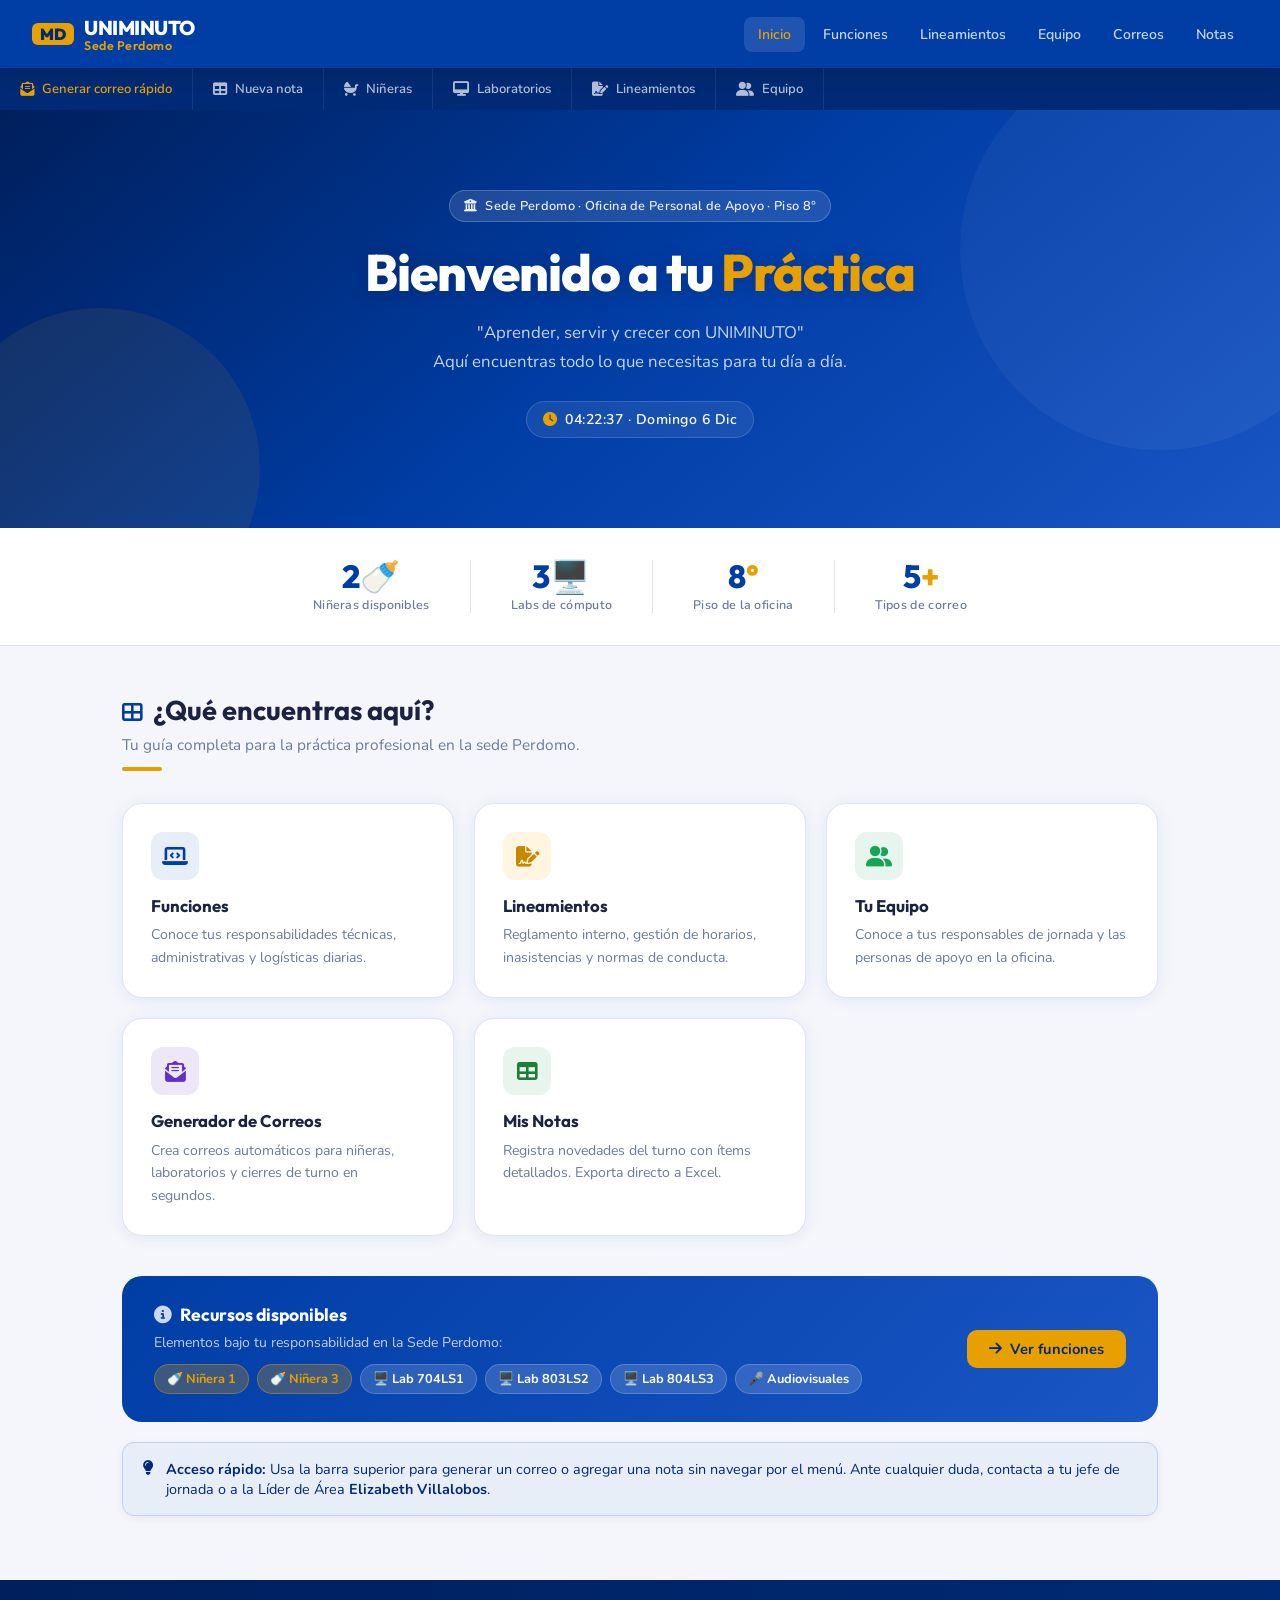
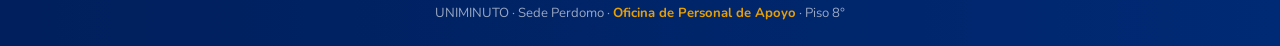
==== index.html @ 8c5eddd4 "PROYECTO PRACTICA PROFESIONAL - VERSION FINAL" ====
<!DOCTYPE html>
<html lang="es">
<head>
  <meta charset="UTF-8">
  <meta name="viewport" content="width=device-width, initial-scale=1.0">
  <title>Manual Practicantes | UNIMINUTO Perdomo</title>
  <meta name="description" content="Portal del practicante – Oficina de Personal de Apoyo, Sede Perdomo, UNIMINUTO.">
  <link rel="stylesheet" href="styles.css">
  <link rel="stylesheet" href="https://cdnjs.cloudflare.com/ajax/libs/font-awesome/6.4.0/css/all.min.css">
  <style>
    /* Stats bar */
    .stats-bar {
      display: flex;
      justify-content: center;
      gap: 40px;
      flex-wrap: wrap;
      padding: 32px 2rem;
      background: white;
      border-bottom: 1px solid var(--border);
    }
    .stat-item { text-align: center; }
    .stat-num {
      font-family: 'Outfit', sans-serif;
      font-size: 2rem;
      font-weight: 800;
      color: var(--blue);
      line-height: 1;
    }
    .stat-num span { color: var(--gold); }
    .stat-label {
      font-size: 0.78rem;
      color: var(--text-muted);
      font-weight: 600;
      margin-top: 4px;
      letter-spacing: 0.3px;
    }
    .stat-divider {
      width: 1px;
      background: var(--border);
      align-self: stretch;
    }

    /* Quick access bar */
    .quick-access {
      background: var(--blue-dark);
      padding: 0;
      display: flex;
      overflow-x: auto;
      scrollbar-width: none;
    }
    .quick-access::-webkit-scrollbar { display: none; }
    .quick-link {
      display: flex;
      align-items: center;
      gap: 8px;
      padding: 12px 20px;
      color: rgba(255,255,255,0.7);
      font-size: 0.82rem;
      font-weight: 600;
      white-space: nowrap;
      transition: all 0.2s;
      border-right: 1px solid rgba(255,255,255,0.08);
      text-decoration: none;
    }
    .quick-link:hover { color: white; background: rgba(255,255,255,0.08); }
    .quick-link i { font-size: 0.9rem; }
    .quick-link.highlight { color: var(--gold); }
    .quick-link.highlight:hover { background: rgba(232,160,0,0.12); }

    /* Hero clock */
    .hero-clock {
      display: inline-flex;
      align-items: center;
      gap: 8px;
      background: rgba(255,255,255,0.08);
      border: 1px solid rgba(255,255,255,0.15);
      padding: 8px 16px;
      border-radius: 100px;
      font-size: 0.88rem;
      font-weight: 600;
      margin-top: 24px;
      letter-spacing: 0.5px;
    }
    .hero-clock i { color: var(--gold); }

    /* Section with icon */
    .section-title h2 i {
      color: var(--blue);
      margin-right: 10px;
      font-size: 1.3rem;
    }

    /* Banner de recursos */
    .resources-banner {
      background: linear-gradient(135deg, var(--blue) 0%, #1a56c4 100%);
      border-radius: var(--radius-lg);
      padding: 28px 32px;
      color: white;
      display: flex;
      align-items: center;
      justify-content: space-between;
      gap: 20px;
      margin-top: 40px;
      flex-wrap: wrap;
    }
    .resources-banner h3 {
      font-size: 1.1rem;
      margin-bottom: 8px;
    }
    .resources-banner p {
      font-size: 0.88rem;
      color: rgba(255,255,255,0.75);
    }
    .resources-chips {
      display: flex;
      gap: 8px;
      flex-wrap: wrap;
      margin-top: 12px;
    }
    .chip {
      background: rgba(255,255,255,0.15);
      border: 1px solid rgba(255,255,255,0.2);
      color: white;
      font-size: 0.8rem;
      font-weight: 700;
      padding: 5px 12px;
      border-radius: 100px;
    }
    .chip.gold-chip { background: rgba(232,160,0,0.25); border-color: rgba(232,160,0,0.4); color: var(--gold); }
  </style>
</head>
<body>

<nav class="navbar">
  <a href="index.html" class="nav-logo">
    <span class="logo-md">MD</span>
    <div>
      UNIMINUTO
      <span>Sede Perdomo</span>
    </div>
  </a>
  <ul class="nav-links">
    <li><a href="index.html">Inicio</a></li>
    <li><a href="funciones.html">Funciones</a></li>
    <li><a href="lineamientos.html">Lineamientos</a></li>
    <li><a href="equipo.html">Equipo</a></li>
    <li><a href="correos.html">Correos</a></li>
    <li><a href="notas.html">Notas</a></li>
  </ul>
  <button class="hamburger" aria-label="Menú">
    <span></span><span></span><span></span>
  </button>
</nav>

<!-- Quick access bar -->
<nav class="quick-access">
  <a href="correos.html" class="quick-link highlight"><i class="fas fa-envelope-open-text"></i> Generar correo rápido</a>
  <a href="notas.html" class="quick-link"><i class="fas fa-table"></i> Nueva nota</a>
  <a href="funciones.html" class="quick-link"><i class="fas fa-baby-carriage"></i> Niñeras</a>
  <a href="funciones.html" class="quick-link"><i class="fas fa-desktop"></i> Laboratorios</a>
  <a href="lineamientos.html" class="quick-link"><i class="fas fa-file-signature"></i> Lineamientos</a>
  <a href="equipo.html" class="quick-link"><i class="fas fa-user-friends"></i> Equipo</a>
</nav>

<header class="hero">
  <div class="hero-content reveal">
    <div class="hero-badge"><i class="fas fa-university"></i> Sede Perdomo · Oficina de Personal de Apoyo · Piso 8°</div>
    <h1>Bienvenido a tu <em>Práctica</em></h1>
    <p>"Aprender, servir y crecer con UNIMINUTO"<br>Aquí encuentras todo lo que necesitas para tu día a día.</p>
    <div class="hero-clock" id="hero-clock">
      <i class="fas fa-clock"></i>
      <span id="clock-display">--:-- --</span>
    </div>
  </div>
</header>

<!-- Stats bar -->
<div class="stats-bar">
  <div class="stat-item reveal">
    <div class="stat-num">2<span>🍼</span></div>
    <div class="stat-label">Niñeras disponibles</div>
  </div>
  <div class="stat-divider"></div>
  <div class="stat-item reveal">
    <div class="stat-num">3<span>🖥️</span></div>
    <div class="stat-label">Labs de cómputo</div>
  </div>
  <div class="stat-divider"></div>
  <div class="stat-item reveal">
    <div class="stat-num">8<span>°</span></div>
    <div class="stat-label">Piso de la oficina</div>
  </div>
  <div class="stat-divider"></div>
  <div class="stat-item reveal">
    <div class="stat-num">5<span>+</span></div>
    <div class="stat-label">Tipos de correo</div>
  </div>
</div>

<main class="container">
  <div class="section-title reveal">
    <h2><i class="fas fa-th-large"></i>¿Qué encuentras aquí?</h2>
    <p>Tu guía completa para la práctica profesional en la sede Perdomo.</p>
    <div class="accent-line"></div>
  </div>

  <div class="grid-cards">
    <a href="funciones.html" class="card reveal" style="text-decoration:none;color:inherit">
      <div class="card-icon"><i class="fas fa-laptop-code"></i></div>
      <h3>Funciones</h3>
      <p>Conoce tus responsabilidades técnicas, administrativas y logísticas diarias.</p>
    </a>
    <a href="lineamientos.html" class="card reveal" style="text-decoration:none;color:inherit">
      <div class="card-icon gold"><i class="fas fa-file-signature"></i></div>
      <h3>Lineamientos</h3>
      <p>Reglamento interno, gestión de horarios, inasistencias y normas de conducta.</p>
    </a>
    <a href="equipo.html" class="card reveal" style="text-decoration:none;color:inherit">
      <div class="card-icon green"><i class="fas fa-user-friends"></i></div>
      <h3>Tu Equipo</h3>
      <p>Conoce a tus responsables de jornada y las personas de apoyo en la oficina.</p>
    </a>
    <a href="correos.html" class="card reveal" style="text-decoration:none;color:inherit">
      <div class="card-icon" style="background:#ede8f8;color:#6230c8"><i class="fas fa-envelope-open-text"></i></div>
      <h3>Generador de Correos</h3>
      <p>Crea correos automáticos para niñeras, laboratorios y cierres de turno en segundos.</p>
    </a>
    <a href="notas.html" class="card reveal" style="text-decoration:none;color:inherit">
      <div class="card-icon" style="background:#e8f5ee;color:#1e7e34"><i class="fas fa-table"></i></div>
      <h3>Mis Notas</h3>
      <p>Registra novedades del turno con ítems detallados. Exporta directo a Excel.</p>
    </a>
  </div>

  <!-- Resources banner -->
  <div class="resources-banner reveal">
    <div>
      <h3><i class="fas fa-info-circle" style="margin-right:8px;opacity:0.8"></i>Recursos disponibles</h3>
      <p>Elementos bajo tu responsabilidad en la Sede Perdomo:</p>
      <div class="resources-chips">
        <span class="chip gold-chip">🍼 Niñera 1</span>
        <span class="chip gold-chip">🍼 Niñera 3</span>
        <span class="chip">🖥️ Lab 704LS1</span>
        <span class="chip">🖥️ Lab 803LS2</span>
        <span class="chip">🖥️ Lab 804LS3</span>
        <span class="chip">🎤 Audiovisuales</span>
      </div>
    </div>
    <a href="funciones.html" class="btn btn-gold" style="flex-shrink:0">
      <i class="fas fa-arrow-right"></i> Ver funciones
    </a>
  </div>

  <div class="alert alert-blue reveal" style="margin-top:20px">
    <i class="fas fa-lightbulb"></i>
    <div>
      <strong>Acceso rápido:</strong> Usa la barra superior para generar un correo o agregar una nota sin navegar por el menú.
      Ante cualquier duda, contacta a tu jefe de jornada o a la Líder de Área <strong>Elizabeth Villalobos</strong>.
    </div>
  </div>
</main>

<footer>
  UNIMINUTO · Sede Perdomo · <strong>Oficina de Personal de Apoyo</strong> · Piso 8°
</footer>

<script src="script.js"></script>
<script>
  // Reloj en tiempo real
  function updateClock() {
    const now = new Date();
    const h = String(now.getHours()).padStart(2,'0');
    const m = String(now.getMinutes()).padStart(2,'0');
    const s = String(now.getSeconds()).padStart(2,'0');
    const days = ['Domingo','Lunes','Martes','Miércoles','Jueves','Viernes','Sábado'];
    const months = ['Ene','Feb','Mar','Abr','May','Jun','Jul','Ago','Sep','Oct','Nov','Dic'];
    const day = days[now.getDay()];
    const date = `${day} ${now.getDate()} ${months[now.getMonth()]}`;
    document.getElementById('clock-display').textContent = `${h}:${m}:${s} · ${date}`;
  }
  updateClock();
  setInterval(updateClock, 1000);
</script>
</body>
</html>
---- styles.css ----
/* ===== VARIABLES & RESET ===== */
@import url('https://fonts.googleapis.com/css2?family=Outfit:wght@300;400;500;600;700;800&family=Nunito:wght@300;400;500;600;700&display=swap');

:root {
  --blue: #003DA5;
  --blue-dark: #002a75;
  --blue-light: #e8eef8;
  --gold: #E8A000;
  --gold-light: #fff5e0;
  --gold-dark: #c68800;
  --white: #ffffff;
  --bg: #f4f6fb;
  --text: #1c2340;
  --text-muted: #6b7a99;
  --border: #dde3f0;
  --card-shadow: 0 2px 16px rgba(0,61,165,0.08);
  --card-shadow-hover: 0 8px 32px rgba(0,61,165,0.15);
  --radius: 12px;
  --radius-lg: 20px;
  --nav-h: 68px;
  --success: #18a558;
  --danger: #d03232;
  --warning: #E8A000;
}

*, *::before, *::after { box-sizing: border-box; margin: 0; padding: 0; }

html { scroll-behavior: smooth; }

body {
  font-family: 'Nunito', sans-serif;
  background: var(--bg);
  color: var(--text);
  min-height: 100vh;
  display: flex;
  flex-direction: column;
}

h1, h2, h3, h4, h5 {
  font-family: 'Outfit', sans-serif;
  font-weight: 700;
  line-height: 1.2;
}

a { color: inherit; text-decoration: none; }
ul { list-style: none; }
img { max-width: 100%; }

/* ===== NAVBAR ===== */
.navbar {
  position: sticky;
  top: 0;
  z-index: 1000;
  height: var(--nav-h);
  background: var(--blue);
  display: flex;
  align-items: center;
  justify-content: space-between;
  padding: 0 2rem;
  box-shadow: 0 2px 20px rgba(0,0,0,0.18);
}

.nav-logo {
  display: flex;
  align-items: center;
  gap: 10px;
  font-family: 'Outfit', sans-serif;
  font-weight: 800;
  font-size: 1.25rem;
  color: var(--white);
  letter-spacing: -0.5px;
}

.nav-logo .logo-md {
  background: var(--gold);
  color: var(--blue-dark);
  font-weight: 900;
  font-size: 1rem;
  padding: 3px 8px;
  border-radius: 6px;
  letter-spacing: 0;
}

.nav-logo span {
  color: var(--gold);
  font-size: 0.78rem;
  font-weight: 600;
  display: block;
  line-height: 1;
  letter-spacing: 0.5px;
}

.nav-links {
  display: flex;
  align-items: center;
  gap: 4px;
}

.nav-links a {
  color: rgba(255,255,255,0.78);
  font-size: 0.88rem;
  font-weight: 600;
  padding: 8px 14px;
  border-radius: 8px;
  transition: all 0.2s;
  white-space: nowrap;
}

.nav-links a:hover,
.nav-links a.active {
  color: var(--white);
  background: rgba(255,255,255,0.12);
}

.nav-links a.active {
  color: var(--gold);
}

.hamburger {
  display: none;
  flex-direction: column;
  gap: 5px;
  cursor: pointer;
  padding: 4px;
  background: none;
  border: none;
}

.hamburger span {
  display: block;
  width: 24px;
  height: 2px;
  background: white;
  border-radius: 2px;
  transition: all 0.3s;
}

/* ===== HERO ===== */
.hero {
  background: linear-gradient(135deg, var(--blue-dark) 0%, var(--blue) 60%, #1a56c4 100%);
  color: var(--white);
  padding: 72px 2rem 80px;
  position: relative;
  overflow: hidden;
}

.hero::before {
  content: '';
  position: absolute;
  top: -60px; right: -80px;
  width: 400px; height: 400px;
  background: rgba(255,255,255,0.04);
  border-radius: 50%;
}

.hero::after {
  content: '';
  position: absolute;
  bottom: -100px; left: -60px;
  width: 320px; height: 320px;
  background: rgba(232,160,0,0.08);
  border-radius: 50%;
}

.hero-content {
  max-width: 700px;
  margin: 0 auto;
  text-align: center;
  position: relative;
  z-index: 1;
}

.hero-badge {
  display: inline-flex;
  align-items: center;
  gap: 8px;
  background: rgba(255,255,255,0.12);
  border: 1px solid rgba(255,255,255,0.2);
  color: rgba(255,255,255,0.9);
  font-size: 0.8rem;
  font-weight: 600;
  padding: 6px 14px;
  border-radius: 100px;
  margin-bottom: 20px;
  letter-spacing: 0.3px;
}

.hero-content h1 {
  font-size: clamp(2rem, 5vw, 3.2rem);
  font-weight: 800;
  margin-bottom: 16px;
  letter-spacing: -1px;
}

.hero-content h1 em {
  font-style: normal;
  color: var(--gold);
}

.hero-content p {
  font-size: 1.05rem;
  color: rgba(255,255,255,0.78);
  line-height: 1.7;
  max-width: 520px;
  margin: 0 auto;
}

/* ===== CONTAINER ===== */
.container {
  max-width: 1100px;
  margin: 0 auto;
  padding: 48px 2rem;
  flex: 1;
}

.container-sm { max-width: 780px; }

/* ===== SECTION TITLE ===== */
.section-title {
  margin-bottom: 32px;
}

.section-title h2 {
  font-size: 1.7rem;
  color: var(--text);
  margin-bottom: 8px;
}

.section-title p {
  color: var(--text-muted);
  font-size: 0.96rem;
}

.section-title .accent-line {
  width: 40px;
  height: 4px;
  background: var(--gold);
  border-radius: 2px;
  margin-top: 12px;
}

/* ===== CARDS GRID ===== */
.grid-cards {
  display: grid;
  grid-template-columns: repeat(auto-fill, minmax(260px, 1fr));
  gap: 20px;
  margin-top: 32px;
}

.card {
  background: var(--white);
  border-radius: var(--radius-lg);
  padding: 28px;
  box-shadow: var(--card-shadow);
  transition: transform 0.25s ease, box-shadow 0.25s ease;
  border: 1px solid var(--border);
}

.card:hover {
  transform: translateY(-4px);
  box-shadow: var(--card-shadow-hover);
}

.card-icon {
  width: 48px;
  height: 48px;
  border-radius: 12px;
  display: flex;
  align-items: center;
  justify-content: center;
  font-size: 1.3rem;
  margin-bottom: 16px;
  background: var(--blue-light);
  color: var(--blue);
}

.card-icon.gold { background: var(--gold-light); color: var(--gold-dark); }
.card-icon.green { background: #e8f5ee; color: var(--success); }
.card-icon.red { background: #fce8e8; color: var(--danger); }

.card h3 {
  font-size: 1.05rem;
  margin-bottom: 8px;
  color: var(--text);
}

.card p {
  font-size: 0.88rem;
  color: var(--text-muted);
  line-height: 1.6;
}

a.card { cursor: pointer; }

/* ===== PAGE HEADER ===== */
.page-header {
  background: linear-gradient(135deg, var(--blue-dark) 0%, var(--blue) 100%);
  padding: 48px 2rem;
  color: white;
  position: relative;
  overflow: hidden;
}

.page-header::after {
  content: '';
  position: absolute;
  right: -60px; top: -60px;
  width: 280px; height: 280px;
  background: rgba(255,255,255,0.04);
  border-radius: 50%;
}

.page-header .inner {
  max-width: 1100px;
  margin: 0 auto;
  position: relative; z-index: 1;
}

.page-header h1 {
  font-size: clamp(1.6rem, 4vw, 2.4rem);
  margin-bottom: 8px;
}

.page-header p {
  color: rgba(255,255,255,0.75);
  font-size: 0.96rem;
  max-width: 480px;
}

.breadcrumb {
  display: flex;
  align-items: center;
  gap: 8px;
  font-size: 0.8rem;
  color: rgba(255,255,255,0.55);
  margin-bottom: 16px;
}

.breadcrumb a { color: rgba(255,255,255,0.7); }
.breadcrumb a:hover { color: white; }

/* ===== ACCORDION ===== */
.accordion { display: flex; flex-direction: column; gap: 12px; }

.acc-item {
  background: white;
  border-radius: var(--radius);
  border: 1px solid var(--border);
  overflow: hidden;
}

.acc-header {
  display: flex;
  align-items: center;
  justify-content: space-between;
  padding: 18px 22px;
  cursor: pointer;
  user-select: none;
  gap: 12px;
  transition: background 0.2s;
}

.acc-header:hover { background: var(--blue-light); }

.acc-header.open { background: var(--blue-light); }

.acc-header h3 {
  font-size: 0.96rem;
  font-weight: 600;
  color: var(--text);
  display: flex;
  align-items: center;
  gap: 10px;
}

.acc-header h3 i {
  color: var(--blue);
  width: 20px;
  text-align: center;
}

.acc-arrow {
  color: var(--text-muted);
  font-size: 0.85rem;
  transition: transform 0.3s;
}

.acc-header.open .acc-arrow { transform: rotate(180deg); }

.acc-body {
  display: none;
  padding: 0 22px 20px;
  font-size: 0.9rem;
  color: var(--text-muted);
  line-height: 1.7;
}

.acc-body.open { display: block; }

.acc-body ul { list-style: disc; padding-left: 18px; }
.acc-body ul li { margin-bottom: 6px; }

/* ===== INFO BLOCKS ===== */
.info-block {
  background: var(--white);
  border-radius: var(--radius);
  padding: 24px;
  border: 1px solid var(--border);
  margin-bottom: 16px;
  box-shadow: var(--card-shadow);
}

.info-block h3 {
  font-size: 1rem;
  margin-bottom: 12px;
  display: flex;
  align-items: center;
  gap: 10px;
  color: var(--text);
}

.info-block h3 i { color: var(--blue); }

.info-block ul {
  list-style: none;
  display: flex;
  flex-direction: column;
  gap: 8px;
}

.info-block ul li {
  display: flex;
  align-items: flex-start;
  gap: 10px;
  font-size: 0.9rem;
  color: var(--text-muted);
  line-height: 1.6;
}

.info-block ul li::before {
  content: '•';
  color: var(--gold);
  font-weight: 700;
  flex-shrink: 0;
  margin-top: 2px;
}

.alert {
  border-radius: var(--radius);
  padding: 16px 20px;
  font-size: 0.9rem;
  display: flex;
  align-items: flex-start;
  gap: 12px;
  margin-bottom: 16px;
}

.alert i { flex-shrink: 0; margin-top: 2px; }
.alert-blue { background: var(--blue-light); color: var(--blue-dark); border: 1px solid #c0d0ee; }
.alert-gold { background: var(--gold-light); color: #7a5200; border: 1px solid #f5d78e; }

/* ===== TEAM CARDS ===== */
.team-grid {
  display: grid;
  grid-template-columns: repeat(auto-fill, minmax(240px, 1fr));
  gap: 20px;
}

.team-card {
  background: white;
  border-radius: var(--radius-lg);
  padding: 28px 20px;
  text-align: center;
  border: 1px solid var(--border);
  box-shadow: var(--card-shadow);
  transition: transform 0.25s, box-shadow 0.25s;
}

.team-card:hover {
  transform: translateY(-4px);
  box-shadow: var(--card-shadow-hover);
}

.team-avatar {
  width: 64px;
  height: 64px;
  border-radius: 50%;
  background: var(--blue-light);
  color: var(--blue);
  display: flex;
  align-items: center;
  justify-content: center;
  font-size: 1.5rem;
  margin: 0 auto 16px;
}

.team-card h3 { font-size: 1rem; margin-bottom: 4px; }
.team-card .role {
  font-size: 0.8rem;
  color: var(--text-muted);
  background: var(--bg);
  display: inline-block;
  padding: 3px 10px;
  border-radius: 100px;
  margin-bottom: 12px;
}

/* ===== EMAIL GENERATOR ===== */
.email-gen {
  max-width: 900px;
  margin: 0 auto;
}

.step-tabs {
  display: flex;
  gap: 8px;
  margin-bottom: 24px;
  flex-wrap: wrap;
}

.step-tab {
  display: flex;
  align-items: center;
  gap: 8px;
  padding: 10px 18px;
  border-radius: 100px;
  border: 2px solid var(--border);
  background: white;
  cursor: pointer;
  font-size: 0.88rem;
  font-weight: 600;
  color: var(--text-muted);
  transition: all 0.2s;
  font-family: 'Nunito', sans-serif;
}

.step-tab:hover { border-color: var(--blue); color: var(--blue); }

.step-tab.active {
  background: var(--blue);
  border-color: var(--blue);
  color: white;
}

.step-tab .tab-num {
  width: 22px;
  height: 22px;
  border-radius: 50%;
  background: rgba(255,255,255,0.25);
  display: flex;
  align-items: center;
  justify-content: center;
  font-size: 0.75rem;
}

.step-tab:not(.active) .tab-num {
  background: var(--bg);
  color: var(--text-muted);
}

/* TYPE SELECTOR */
.type-grid {
  display: grid;
  grid-template-columns: repeat(auto-fill, minmax(190px, 1fr));
  gap: 14px;
  margin-bottom: 24px;
}

.type-btn {
  display: flex;
  flex-direction: column;
  align-items: center;
  gap: 10px;
  padding: 24px 16px;
  background: white;
  border: 2px solid var(--border);
  border-radius: var(--radius-lg);
  cursor: pointer;
  transition: all 0.2s;
  font-family: 'Nunito', sans-serif;
}

.type-btn:hover { border-color: var(--blue); transform: translateY(-2px); }
.type-btn.selected { border-color: var(--blue); background: var(--blue-light); }

.type-btn .type-icon {
  font-size: 2rem;
}

.type-btn .type-label {
  font-size: 0.9rem;
  font-weight: 700;
  color: var(--text);
}

.type-btn .type-sub {
  font-size: 0.78rem;
  color: var(--text-muted);
  text-align: center;
}

/* FORM SECTION */
.form-section {
  background: white;
  border-radius: var(--radius-lg);
  padding: 28px;
  border: 1px solid var(--border);
  box-shadow: var(--card-shadow);
  margin-bottom: 20px;
}

.form-section h3 {
  font-size: 1rem;
  margin-bottom: 20px;
  padding-bottom: 12px;
  border-bottom: 1px solid var(--border);
  color: var(--text);
  display: flex;
  align-items: center;
  gap: 10px;
}

.form-section h3 i { color: var(--blue); }

.form-row {
  display: grid;
  grid-template-columns: 1fr 1fr;
  gap: 16px;
  margin-bottom: 16px;
}

.form-row.three { grid-template-columns: 1fr 1fr 1fr; }
.form-row.full { grid-template-columns: 1fr; }

.form-group {
  display: flex;
  flex-direction: column;
  gap: 6px;
}

.form-group label {
  font-size: 0.82rem;
  font-weight: 700;
  color: var(--text);
  letter-spacing: 0.3px;
}

.form-group input,
.form-group select,
.form-group textarea {
  padding: 11px 14px;
  border: 1.5px solid var(--border);
  border-radius: 8px;
  font-size: 0.92rem;
  font-family: 'Nunito', sans-serif;
  color: var(--text);
  background: var(--bg);
  transition: border-color 0.2s, box-shadow 0.2s;
  outline: none;
}

.form-group input:focus,
.form-group select:focus,
.form-group textarea:focus {
  border-color: var(--blue);
  box-shadow: 0 0 0 3px rgba(0,61,165,0.1);
  background: white;
}

.form-group textarea { resize: vertical; min-height: 80px; }

/* RADIO PILLS */
.radio-pills {
  display: flex;
  gap: 8px;
  flex-wrap: wrap;
}

.radio-pill {
  display: flex;
  align-items: center;
  gap: 8px;
  padding: 8px 16px;
  border: 2px solid var(--border);
  border-radius: 100px;
  cursor: pointer;
  font-size: 0.85rem;
  font-weight: 600;
  color: var(--text-muted);
  background: white;
  transition: all 0.2s;
  user-select: none;
}

.radio-pill input { display: none; }
.radio-pill:has(input:checked),
.radio-pill.checked {
  border-color: var(--blue);
  color: var(--blue);
  background: var(--blue-light);
}

.radio-pill.red-check:has(input:checked),
.radio-pill.red-check.checked {
  border-color: var(--danger);
  color: var(--danger);
  background: #fce8e8;
}

.radio-pill.gold-check:has(input:checked),
.radio-pill.gold-check.checked {
  border-color: var(--gold-dark);
  color: var(--gold-dark);
  background: var(--gold-light);
}

/* NOVEDADES LIST */
.novedades-list {
  display: flex;
  flex-direction: column;
  gap: 8px;
  margin-bottom: 12px;
  min-height: 20px;
}

.novedad-item {
  display: flex;
  align-items: flex-start;
  gap: 10px;
  padding: 10px 14px;
  background: var(--bg);
  border-radius: 8px;
  border: 1px solid var(--border);
  font-size: 0.88rem;
  color: var(--text);
  line-height: 1.5;
}

.novedad-item .bullet { color: var(--gold-dark); font-weight: 700; flex-shrink: 0; }
.novedad-item .text { flex: 1; }
.novedad-item .del-btn {
  background: none;
  border: none;
  color: var(--text-muted);
  cursor: pointer;
  padding: 0 2px;
  font-size: 0.85rem;
  flex-shrink: 0;
  transition: color 0.2s;
}
.novedad-item .del-btn:hover { color: var(--danger); }

.add-row {
  display: flex;
  gap: 8px;
}

.add-row input {
  flex: 1;
  padding: 10px 14px;
  border: 1.5px solid var(--border);
  border-radius: 8px;
  font-size: 0.9rem;
  font-family: 'Nunito', sans-serif;
  color: var(--text);
  outline: none;
  background: var(--bg);
  transition: border-color 0.2s;
}

.add-row input:focus { border-color: var(--blue); background: white; }

/* BUTTONS */
.btn {
  display: inline-flex;
  align-items: center;
  gap: 8px;
  padding: 12px 22px;
  border-radius: 10px;
  border: none;
  cursor: pointer;
  font-size: 0.92rem;
  font-weight: 700;
  font-family: 'Nunito', sans-serif;
  transition: all 0.2s;
  line-height: 1;
  text-decoration: none;
}

.btn-primary { background: var(--blue); color: white; }
.btn-primary:hover { background: var(--blue-dark); transform: translateY(-1px); }

.btn-gold { background: var(--gold); color: var(--blue-dark); }
.btn-gold:hover { background: var(--gold-dark); transform: translateY(-1px); }

.btn-outline {
  background: white;
  border: 2px solid var(--border);
  color: var(--text);
}

.btn-outline:hover { border-color: var(--blue); color: var(--blue); }

.btn-success { background: var(--success); color: white; }
.btn-success:hover { filter: brightness(0.9); }

.btn-sm { padding: 8px 14px; font-size: 0.82rem; }
.btn-icon { padding: 10px 12px; }

.btn-row {
  display: flex;
  align-items: center;
  gap: 10px;
  flex-wrap: wrap;
  margin-top: 20px;
}

/* EMAIL PREVIEW */
.email-preview {
  background: white;
  border-radius: var(--radius-lg);
  border: 1px solid var(--border);
  box-shadow: var(--card-shadow);
  overflow: hidden;
  margin-top: 24px;
}

.email-preview-header {
  background: var(--blue);
  color: white;
  padding: 16px 24px;
  display: flex;
  align-items: center;
  justify-content: space-between;
  gap: 12px;
}

.email-preview-header span {
  font-family: 'Outfit', sans-serif;
  font-weight: 700;
  font-size: 0.95rem;
  display: flex;
  align-items: center;
  gap: 8px;
}

.email-preview-body {
  padding: 28px;
  font-size: 0.92rem;
  line-height: 1.8;
  color: var(--text);
  white-space: pre-wrap;
  font-family: 'Nunito', sans-serif;
  min-height: 120px;
  border-bottom: 1px solid var(--border);
}

.email-preview-body .em-bold { font-weight: 700; }

.email-preview-footer {
  padding: 14px 24px;
  display: flex;
  align-items: center;
  gap: 10px;
  background: var(--bg);
}

/* COPY TOAST */
.toast {
  position: fixed;
  bottom: 24px;
  right: 24px;
  background: var(--success);
  color: white;
  padding: 12px 20px;
  border-radius: 10px;
  font-size: 0.9rem;
  font-weight: 600;
  box-shadow: 0 4px 20px rgba(0,0,0,0.15);
  z-index: 9999;
  transform: translateY(60px);
  opacity: 0;
  transition: all 0.3s cubic-bezier(0.34, 1.56, 0.64, 1);
  display: flex;
  align-items: center;
  gap: 8px;
}

.toast.show { transform: translateY(0); opacity: 1; }

/* ===== NOTES ===== */
.notes-layout {
  display: grid;
  grid-template-columns: 1fr 380px;
  gap: 24px;
  align-items: start;
}

.notes-panel {
  background: white;
  border-radius: var(--radius-lg);
  border: 1px solid var(--border);
  box-shadow: var(--card-shadow);
  overflow: hidden;
}

.notes-panel-header {
  background: var(--blue);
  color: white;
  padding: 18px 24px;
  display: flex;
  align-items: center;
  justify-content: space-between;
}

.notes-panel-header h3 {
  font-size: 1rem;
  display: flex;
  align-items: center;
  gap: 8px;
}

.notes-count {
  background: rgba(255,255,255,0.2);
  color: white;
  font-size: 0.78rem;
  font-weight: 700;
  padding: 3px 10px;
  border-radius: 100px;
}

.notes-body { padding: 20px; }

.note-input-area {
  margin-bottom: 16px;
}

.note-input-area textarea {
  width: 100%;
  padding: 14px;
  border: 1.5px solid var(--border);
  border-radius: 10px;
  font-size: 0.92rem;
  font-family: 'Nunito', sans-serif;
  color: var(--text);
  resize: none;
  outline: none;
  min-height: 90px;
  background: var(--bg);
  transition: border-color 0.2s;
}

.note-input-area textarea:focus {
  border-color: var(--blue);
  background: white;
}

.notes-list {
  display: flex;
  flex-direction: column;
  gap: 10px;
  max-height: 480px;
  overflow-y: auto;
}

.note-item {
  display: flex;
  align-items: flex-start;
  gap: 10px;
  padding: 14px;
  background: var(--bg);
  border-radius: 10px;
  border: 1px solid var(--border);
  animation: slideIn 0.3s ease;
}

@keyframes slideIn {
  from { opacity: 0; transform: translateY(-8px); }
  to { opacity: 1; transform: translateY(0); }
}

.note-bullet {
  width: 8px; height: 8px;
  background: var(--gold);
  border-radius: 50%;
  flex-shrink: 0;
  margin-top: 6px;
}

.note-text {
  flex: 1;
  font-size: 0.9rem;
  color: var(--text);
  line-height: 1.6;
}

.note-time {
  font-size: 0.75rem;
  color: var(--text-muted);
  white-space: nowrap;
  flex-shrink: 0;
}

.note-del {
  background: none;
  border: none;
  cursor: pointer;
  color: var(--text-muted);
  font-size: 0.85rem;
  padding: 2px;
  flex-shrink: 0;
  transition: color 0.2s;
}

.note-del:hover { color: var(--danger); }

.notes-empty {
  text-align: center;
  padding: 32px;
  color: var(--text-muted);
  font-size: 0.9rem;
}

.notes-empty i { font-size: 2rem; margin-bottom: 10px; display: block; opacity: 0.4; }

/* GUIDE PANEL */
.guide-panel {
  background: white;
  border-radius: var(--radius-lg);
  border: 1px solid var(--border);
  box-shadow: var(--card-shadow);
  overflow: hidden;
  position: sticky;
  top: calc(var(--nav-h) + 16px);
}

.guide-panel-header {
  background: var(--gold);
  color: var(--blue-dark);
  padding: 18px 22px;
}

.guide-panel-header h3 {
  font-size: 0.95rem;
  display: flex;
  align-items: center;
  gap: 8px;
}

.guide-panel-body { padding: 18px 22px; }

.guide-step {
  display: flex;
  align-items: flex-start;
  gap: 12px;
  margin-bottom: 16px;
  font-size: 0.87rem;
  color: var(--text-muted);
  line-height: 1.5;
}

.guide-step:last-child { margin-bottom: 0; }

.guide-num {
  width: 24px;
  height: 24px;
  border-radius: 50%;
  background: var(--blue-light);
  color: var(--blue);
  font-size: 0.75rem;
  font-weight: 800;
  display: flex;
  align-items: center;
  justify-content: center;
  flex-shrink: 0;
  font-family: 'Outfit', sans-serif;
}

/* ===== FOOTER ===== */
footer {
  background: var(--blue-dark);
  color: rgba(255,255,255,0.6);
  text-align: center;
  padding: 20px;
  font-size: 0.82rem;
  margin-top: auto;
}

footer strong { color: var(--gold); }

/* ===== REVEAL ANIMATION ===== */
.reveal {
  opacity: 0;
  transform: translateY(20px);
  transition: opacity 0.5s ease, transform 0.5s ease;
}

.reveal.visible {
  opacity: 1;
  transform: translateY(0);
}

/* ===== HIDDEN ===== */
.hidden { display: none !important; }

/* ===== RESPONSIVE ===== */
@media (max-width: 768px) {
  .nav-links {
    display: none;
    position: absolute;
    top: var(--nav-h);
    left: 0;
    right: 0;
    background: var(--blue-dark);
    flex-direction: column;
    padding: 12px;
    gap: 4px;
  }

  .nav-links.open { display: flex; }
  .nav-links a { padding: 12px 16px; border-radius: 8px; }
  .hamburger { display: flex; }

  .form-row { grid-template-columns: 1fr; }
  .form-row.three { grid-template-columns: 1fr; }
  .notes-layout { grid-template-columns: 1fr; }
  .guide-panel { position: static; }
  .type-grid { grid-template-columns: 1fr 1fr; }
}

@media (max-width: 480px) {
  .hero { padding: 48px 1.25rem 56px; }
  .container { padding: 32px 1.25rem; }
  .page-header { padding: 36px 1.25rem; }
  .type-grid { grid-template-columns: 1fr; }
  .step-tabs { flex-direction: column; }
}

/* ===== MEJORAS GENERALES V2 ===== */

/* Hero mejorado */
.hero {
  background: linear-gradient(140deg, #001f5c 0%, #003DA5 50%, #1a56c4 100%);
  padding: 80px 2rem 90px;
}

.hero-content h1 {
  text-shadow: 0 2px 20px rgba(0,0,0,0.15);
}

/* Nav hover mejorado */
.navbar {
  backdrop-filter: blur(8px);
}

/* Cards mejoradas */
.card {
  position: relative;
  overflow: hidden;
}

.card::before {
  content: '';
  position: absolute;
  top: 0; left: 0; right: 0;
  height: 3px;
  background: linear-gradient(90deg, var(--blue), var(--gold));
  transform: scaleX(0);
  transform-origin: left;
  transition: transform 0.3s ease;
}

.card:hover::before {
  transform: scaleX(1);
}

/* Botones mejorados */
.btn {
  position: relative;
  overflow: hidden;
}

.btn::after {
  content: '';
  position: absolute;
  top: 50%; left: 50%;
  width: 0; height: 0;
  background: rgba(255,255,255,0.15);
  border-radius: 50%;
  transform: translate(-50%, -50%);
  transition: width 0.4s, height 0.4s;
}

.btn:active::after {
  width: 200px; height: 200px;
}

/* Form focus ring mejorado */
.form-group input:focus,
.form-group select:focus,
.form-group textarea:focus {
  border-color: var(--blue);
  box-shadow: 0 0 0 3px rgba(0,61,165,0.12);
}

/* Scroll suave en todos los elementos */
* { scroll-behavior: smooth; }

/* Footer mejorado */
footer {
  background: linear-gradient(90deg, #001f5c, #002a75);
  padding: 24px;
}

/* Page header con gradiente animado */
.page-header {
  background: linear-gradient(140deg, #001f5c 0%, var(--blue) 100%);
}

/* Type buttons hover mejorado */
.type-btn:hover {
  box-shadow: 0 4px 16px rgba(0,61,165,0.15);
}

/* Notes panel scroll mejorado */
.notes-list {
  scrollbar-width: thin;
  scrollbar-color: var(--border) transparent;
}

.notes-list::-webkit-scrollbar { width: 4px; }
.notes-list::-webkit-scrollbar-track { background: transparent; }
.notes-list::-webkit-scrollbar-thumb { background: var(--border); border-radius: 2px; }

/* Accordion open border */
.acc-item:has(.acc-header.open) {
  border-color: var(--blue);
  border-left: 3px solid var(--blue);
}

/* Alert box shadow */
.alert {
  box-shadow: 0 2px 8px rgba(0,0,0,0.05);
}

/* Team card avatar glow on hover */
.team-card:hover .team-avatar {
  box-shadow: 0 0 0 4px rgba(0,61,165,0.1);
  transition: box-shadow 0.3s;
}

/* Email preview body font */
.email-preview-body {
  font-size: 0.93rem;
  line-height: 2;
}

/* Guide steps spacing */
.guide-step strong { color: var(--text); }

/* Responsive improvements */
@media (max-width: 600px) {
  .notes-layout { grid-template-columns: 1fr; }
  .email-gen .type-grid { grid-template-columns: 1fr; }
  .email-preview-footer { flex-wrap: wrap; }
}

/* ===== KEYBOARD NAVIGATION ===== */
.keyboard-nav *:focus {
  outline: 3px solid var(--gold);
  outline-offset: 2px;
}

/* ===== STATS BAR responsive ===== */
@media(max-width:480px) {
  .stat-divider { display: none; }
}

/* ===== QUICK ACCESS responsive ===== */
.quick-access {
  -webkit-overflow-scrolling: touch;
}

/* ===== RESOURCES BANNER responsive ===== */
@media(max-width:600px) {
  .resources-banner { flex-direction: column; text-align: center; }
  .resources-chips { justify-content: center; }
}

/* ===== HAMBURGER transition ===== */
.hamburger span {
  transition: transform 0.3s ease, opacity 0.3s ease;
}

/* ===== Email preview scroll ===== */
.email-preview-body {
  max-height: 420px;
  overflow-y: auto;
  scrollbar-width: thin;
  scrollbar-color: var(--border) transparent;
}

/* ===== Acc item left border on open ===== */
.acc-item {
  transition: border-color 0.2s;
}

/* ===== Form row full on mobile ===== */
@media(max-width:640px) {
  .form-row.three { grid-template-columns: 1fr 1fr; }
}
@media(max-width:420px) {
  .form-row, .form-row.three { grid-template-columns: 1fr; }
}
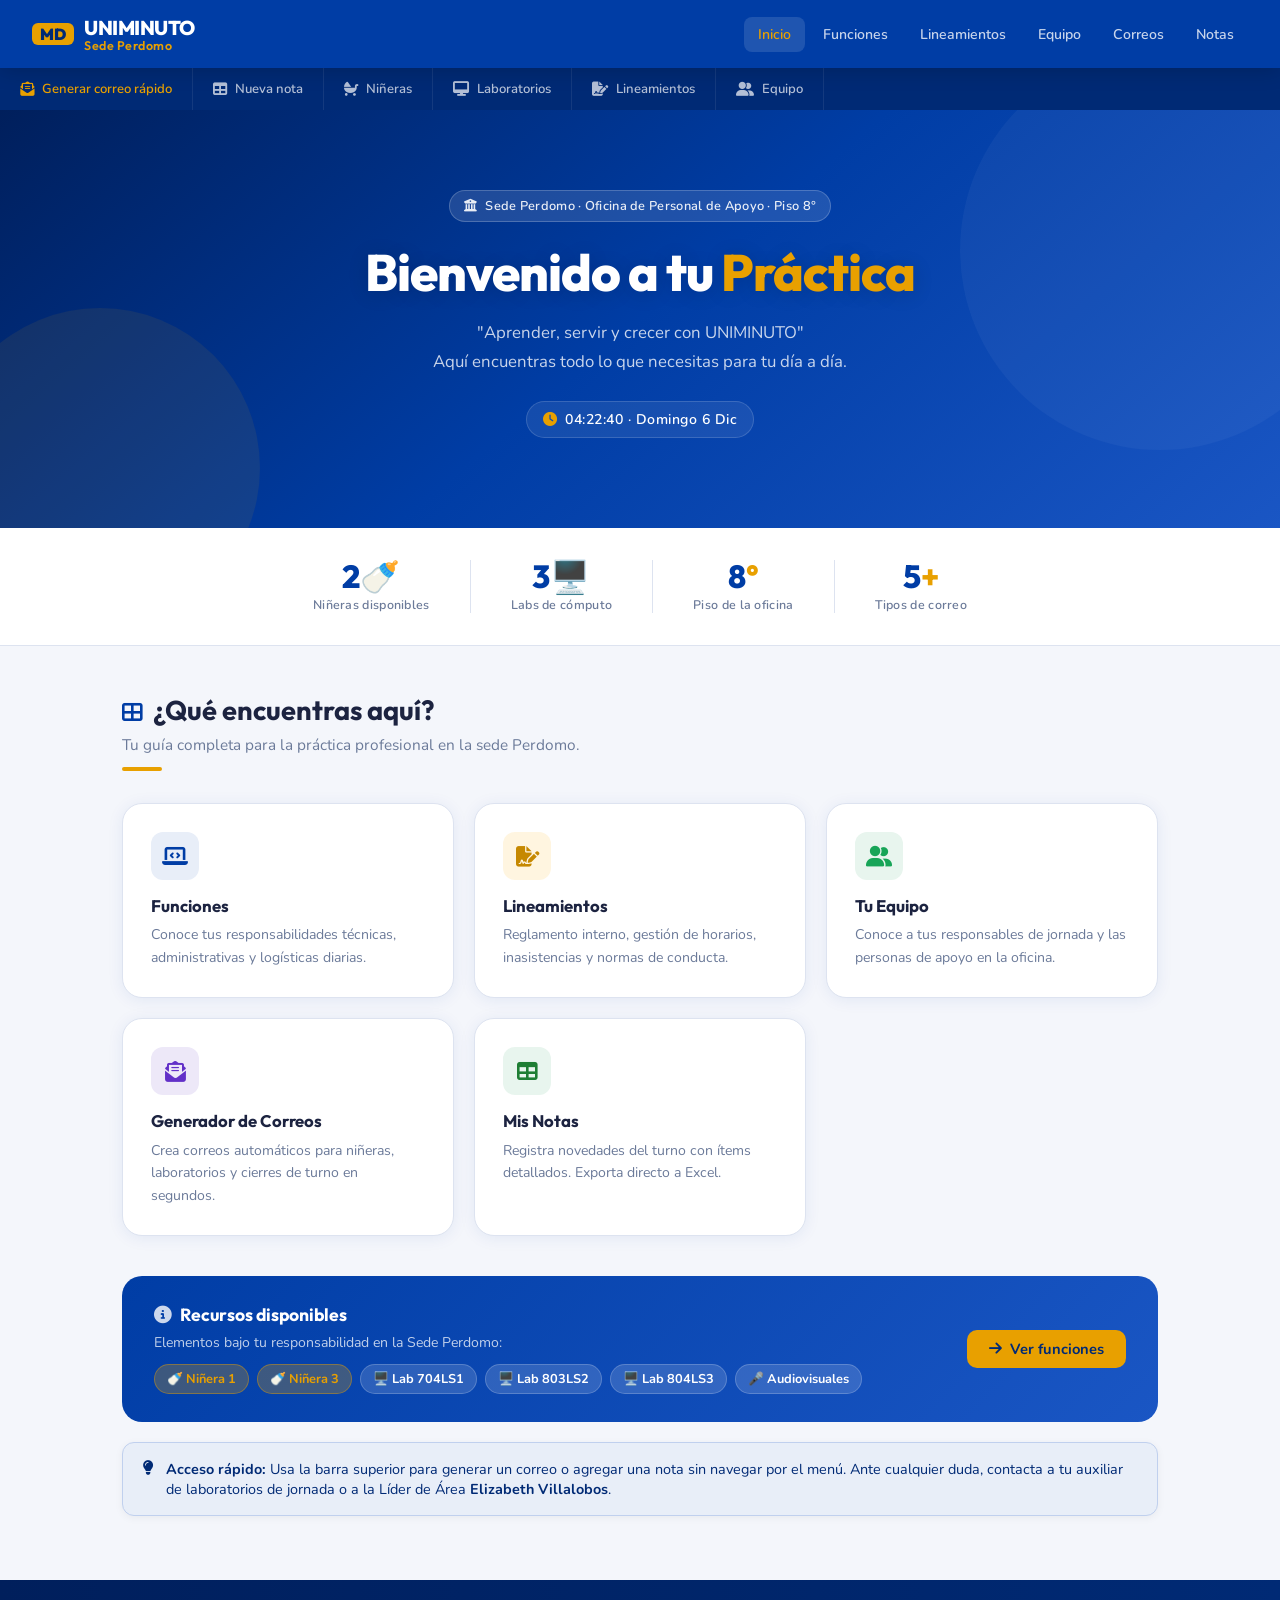
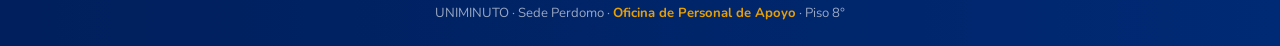
==== commit c33a58f6: "PROYECTO PRÁCTICA PROFESIONAL - VERSIÓN FINAL" ====
--- a/index.html
+++ b/index.html
@@ -255,7 +255,7 @@
     <i class="fas fa-lightbulb"></i>
     <div>
       <strong>Acceso rápido:</strong> Usa la barra superior para generar un correo o agregar una nota sin navegar por el menú.
-      Ante cualquier duda, contacta a tu jefe de jornada o a la Líder de Área <strong>Elizabeth Villalobos</strong>.
+      Ante cualquier duda, contacta a tu auxiliar de laboratorios de jornada o a la Líder de Área <strong>Elizabeth Villalobos</strong>.
     </div>
   </div>
 </main>
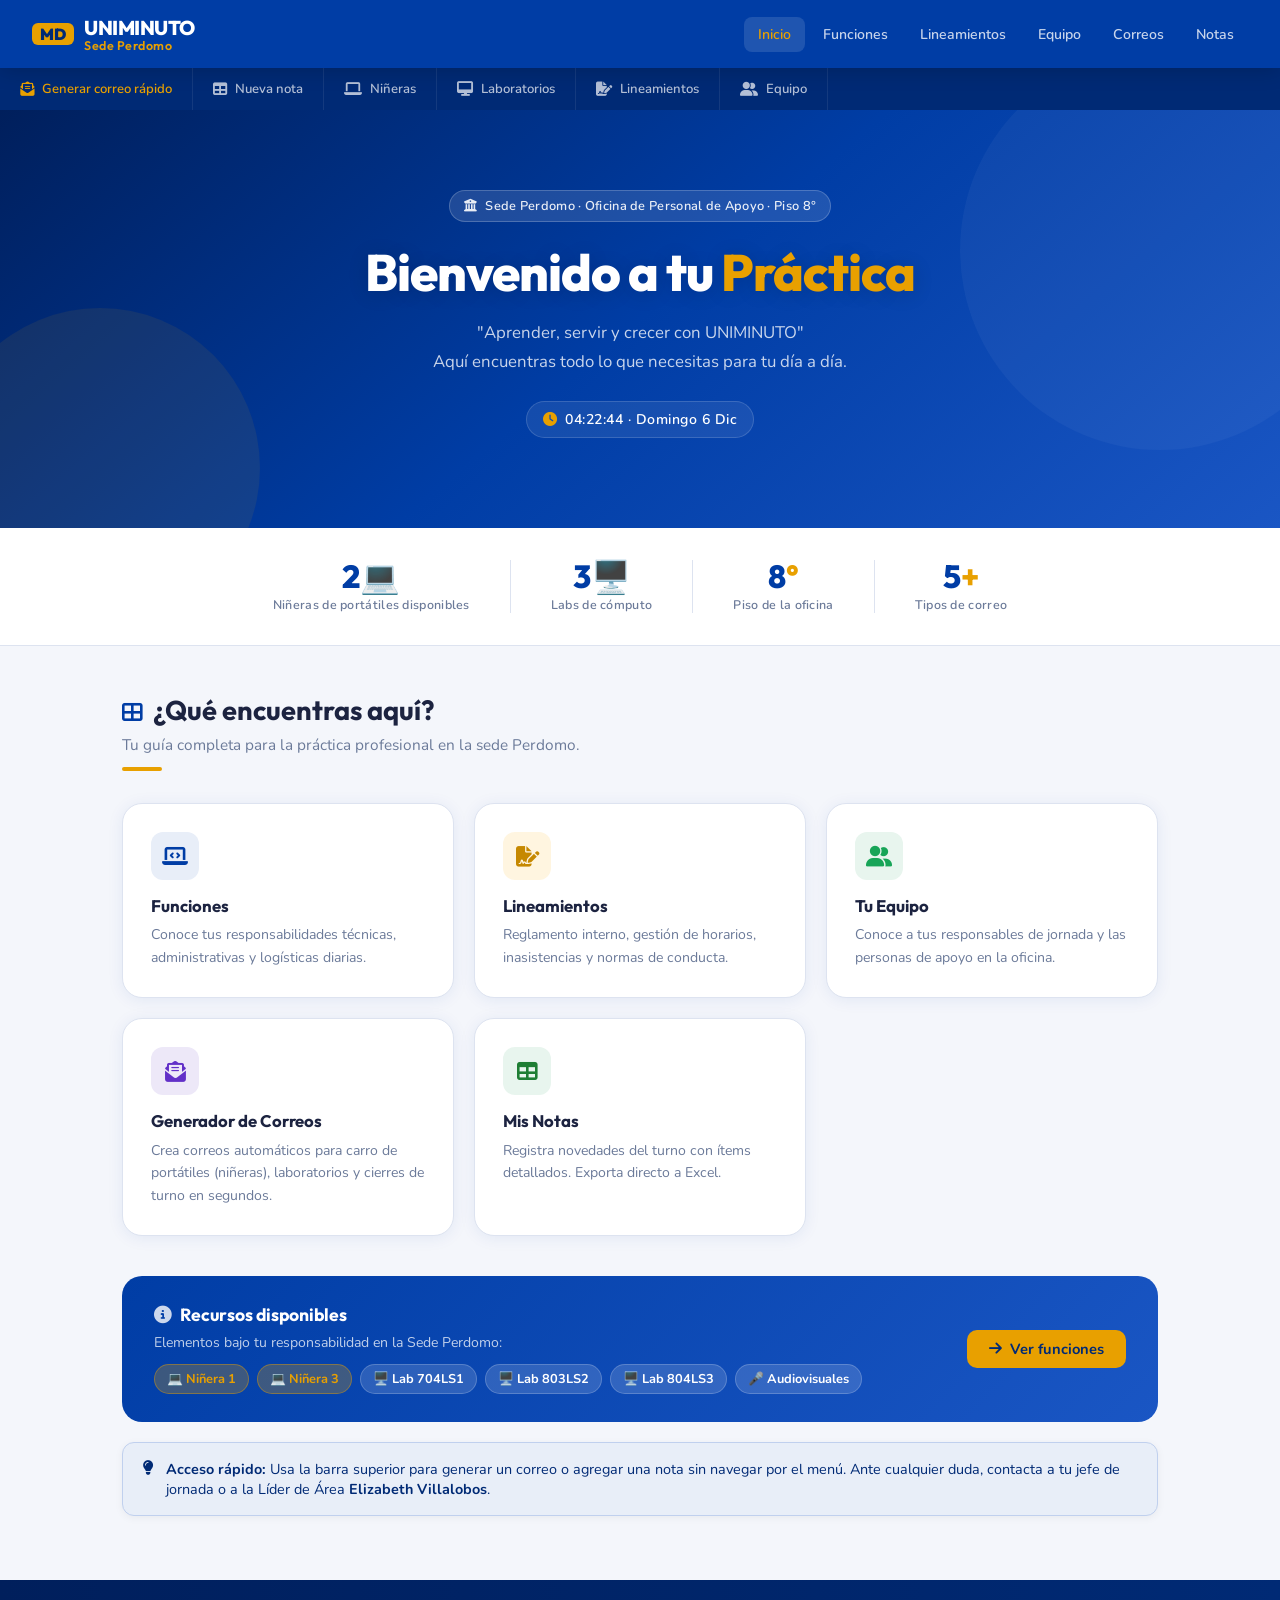
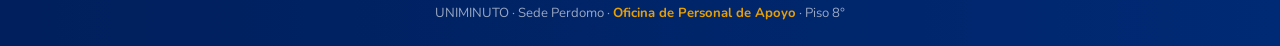
==== commit a31a7048: "PROYECTO DE PRACTICA PROFESIONAL - ACTUALIZACION" ====
--- a/index.html
+++ b/index.html
@@ -156,7 +156,7 @@
 <nav class="quick-access">
   <a href="correos.html" class="quick-link highlight"><i class="fas fa-envelope-open-text"></i> Generar correo rápido</a>
   <a href="notas.html" class="quick-link"><i class="fas fa-table"></i> Nueva nota</a>
-  <a href="funciones.html" class="quick-link"><i class="fas fa-baby-carriage"></i> Niñeras</a>
+  <a href="funciones.html" class="quick-link"><i class="fas fa-laptop"></i> Niñeras</a>
   <a href="funciones.html" class="quick-link"><i class="fas fa-desktop"></i> Laboratorios</a>
   <a href="lineamientos.html" class="quick-link"><i class="fas fa-file-signature"></i> Lineamientos</a>
   <a href="equipo.html" class="quick-link"><i class="fas fa-user-friends"></i> Equipo</a>
@@ -177,8 +177,8 @@
 <!-- Stats bar -->
 <div class="stats-bar">
   <div class="stat-item reveal">
-    <div class="stat-num">2<span>🍼</span></div>
-    <div class="stat-label">Niñeras disponibles</div>
+    <div class="stat-num">2<span>💻</span></div>
+    <div class="stat-label">Niñeras de portátiles disponibles</div>
   </div>
   <div class="stat-divider"></div>
   <div class="stat-item reveal">
@@ -223,7 +223,7 @@
     <a href="correos.html" class="card reveal" style="text-decoration:none;color:inherit">
       <div class="card-icon" style="background:#ede8f8;color:#6230c8"><i class="fas fa-envelope-open-text"></i></div>
       <h3>Generador de Correos</h3>
-      <p>Crea correos automáticos para niñeras, laboratorios y cierres de turno en segundos.</p>
+      <p>Crea correos automáticos para carro de portátiles (niñeras), laboratorios y cierres de turno en segundos.</p>
     </a>
     <a href="notas.html" class="card reveal" style="text-decoration:none;color:inherit">
       <div class="card-icon" style="background:#e8f5ee;color:#1e7e34"><i class="fas fa-table"></i></div>
@@ -238,8 +238,8 @@
       <h3><i class="fas fa-info-circle" style="margin-right:8px;opacity:0.8"></i>Recursos disponibles</h3>
       <p>Elementos bajo tu responsabilidad en la Sede Perdomo:</p>
       <div class="resources-chips">
-        <span class="chip gold-chip">🍼 Niñera 1</span>
-        <span class="chip gold-chip">🍼 Niñera 3</span>
+        <span class="chip gold-chip" title="Carro de portátiles">💻 Niñera 1</span>
+        <span class="chip gold-chip" title="Carro de portátiles">💻 Niñera 3</span>
         <span class="chip">🖥️ Lab 704LS1</span>
         <span class="chip">🖥️ Lab 803LS2</span>
         <span class="chip">🖥️ Lab 804LS3</span>
@@ -255,7 +255,7 @@
     <i class="fas fa-lightbulb"></i>
     <div>
       <strong>Acceso rápido:</strong> Usa la barra superior para generar un correo o agregar una nota sin navegar por el menú.
-      Ante cualquier duda, contacta a tu auxiliar de laboratorios de jornada o a la Líder de Área <strong>Elizabeth Villalobos</strong>.
+      Ante cualquier duda, contacta a tu jefe de jornada o a la Líder de Área <strong>Elizabeth Villalobos</strong>.
     </div>
   </div>
 </main>
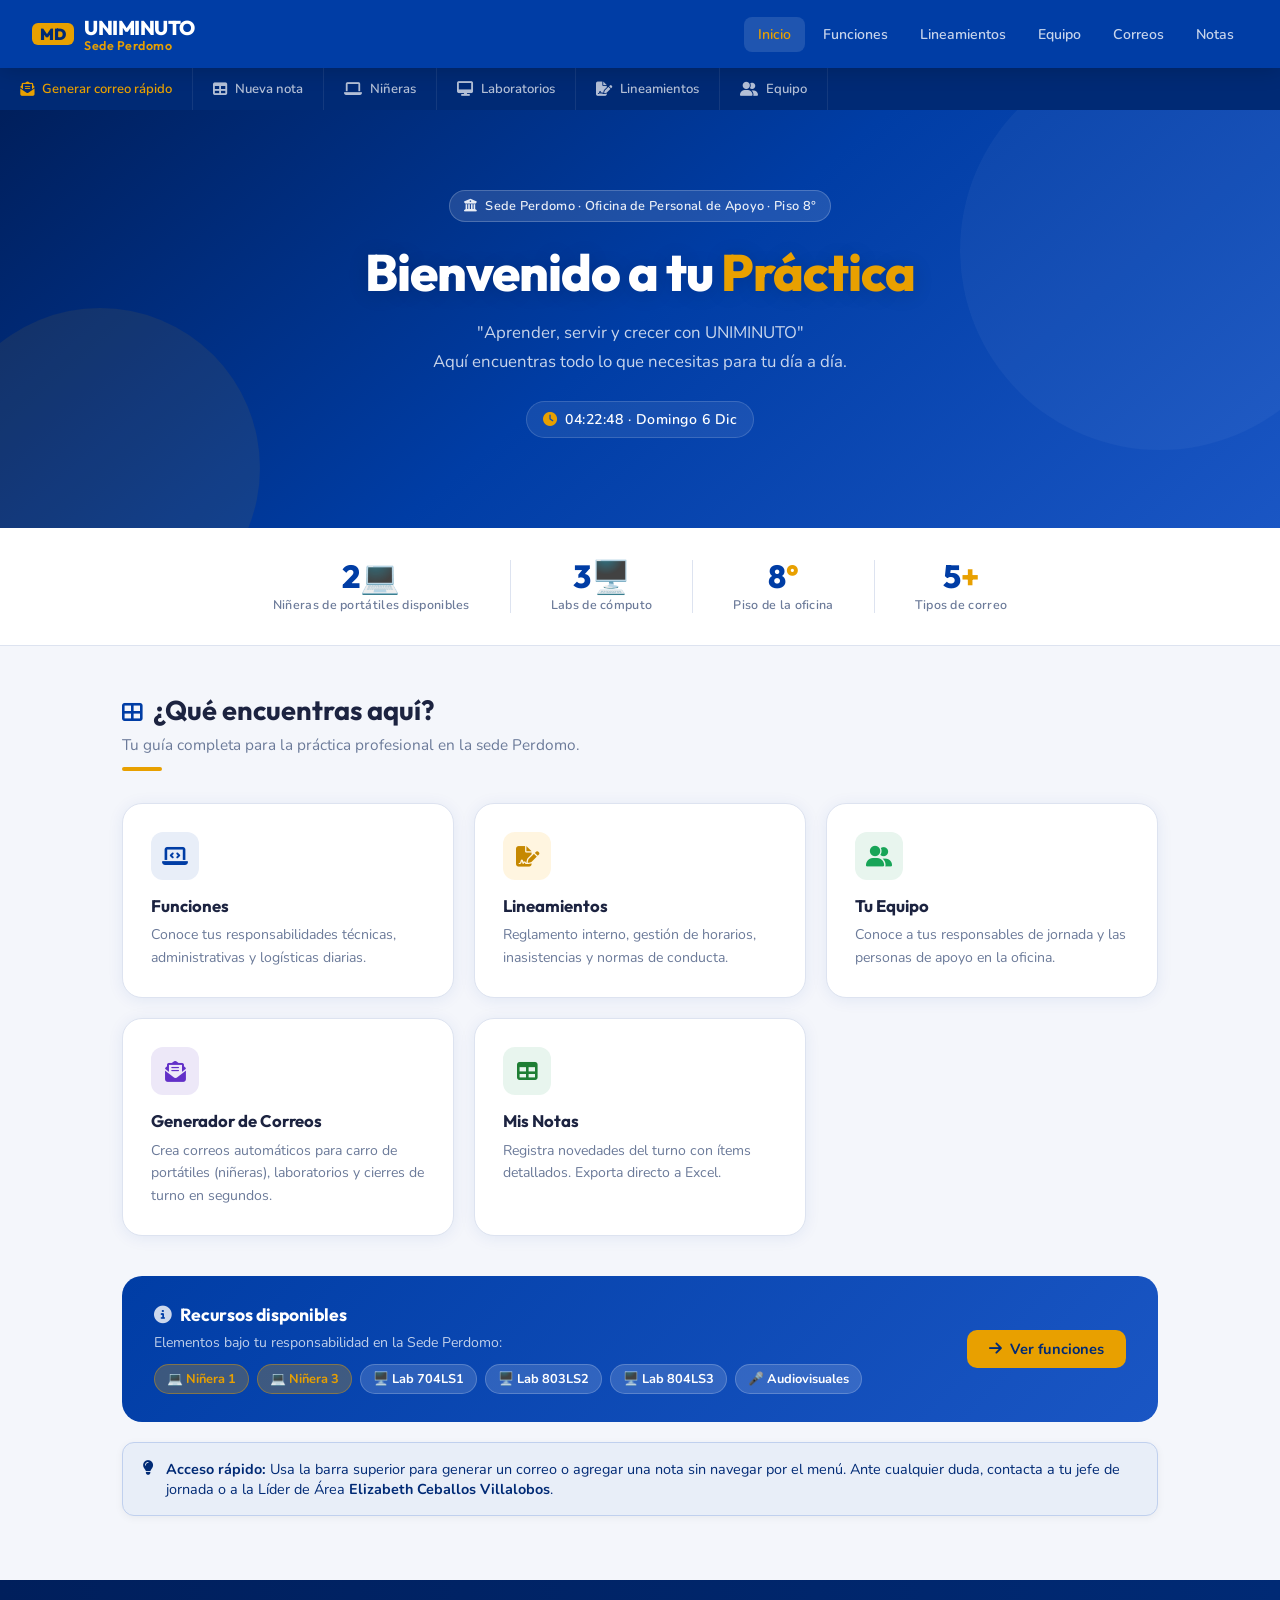
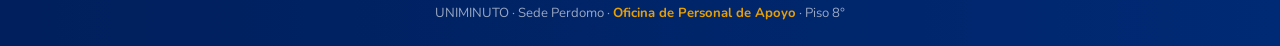
==== commit 123bf9f8: "PROYECTO DE PRACTICA PROFESIONAL - ACTUALIZACION" ====
--- a/index.html
+++ b/index.html
@@ -255,7 +255,7 @@
     <i class="fas fa-lightbulb"></i>
     <div>
       <strong>Acceso rápido:</strong> Usa la barra superior para generar un correo o agregar una nota sin navegar por el menú.
-      Ante cualquier duda, contacta a tu jefe de jornada o a la Líder de Área <strong>Elizabeth Villalobos</strong>.
+      Ante cualquier duda, contacta a tu jefe de jornada o a la Líder de Área <strong>Elizabeth Ceballos Villalobos</strong>.
     </div>
   </div>
 </main>
